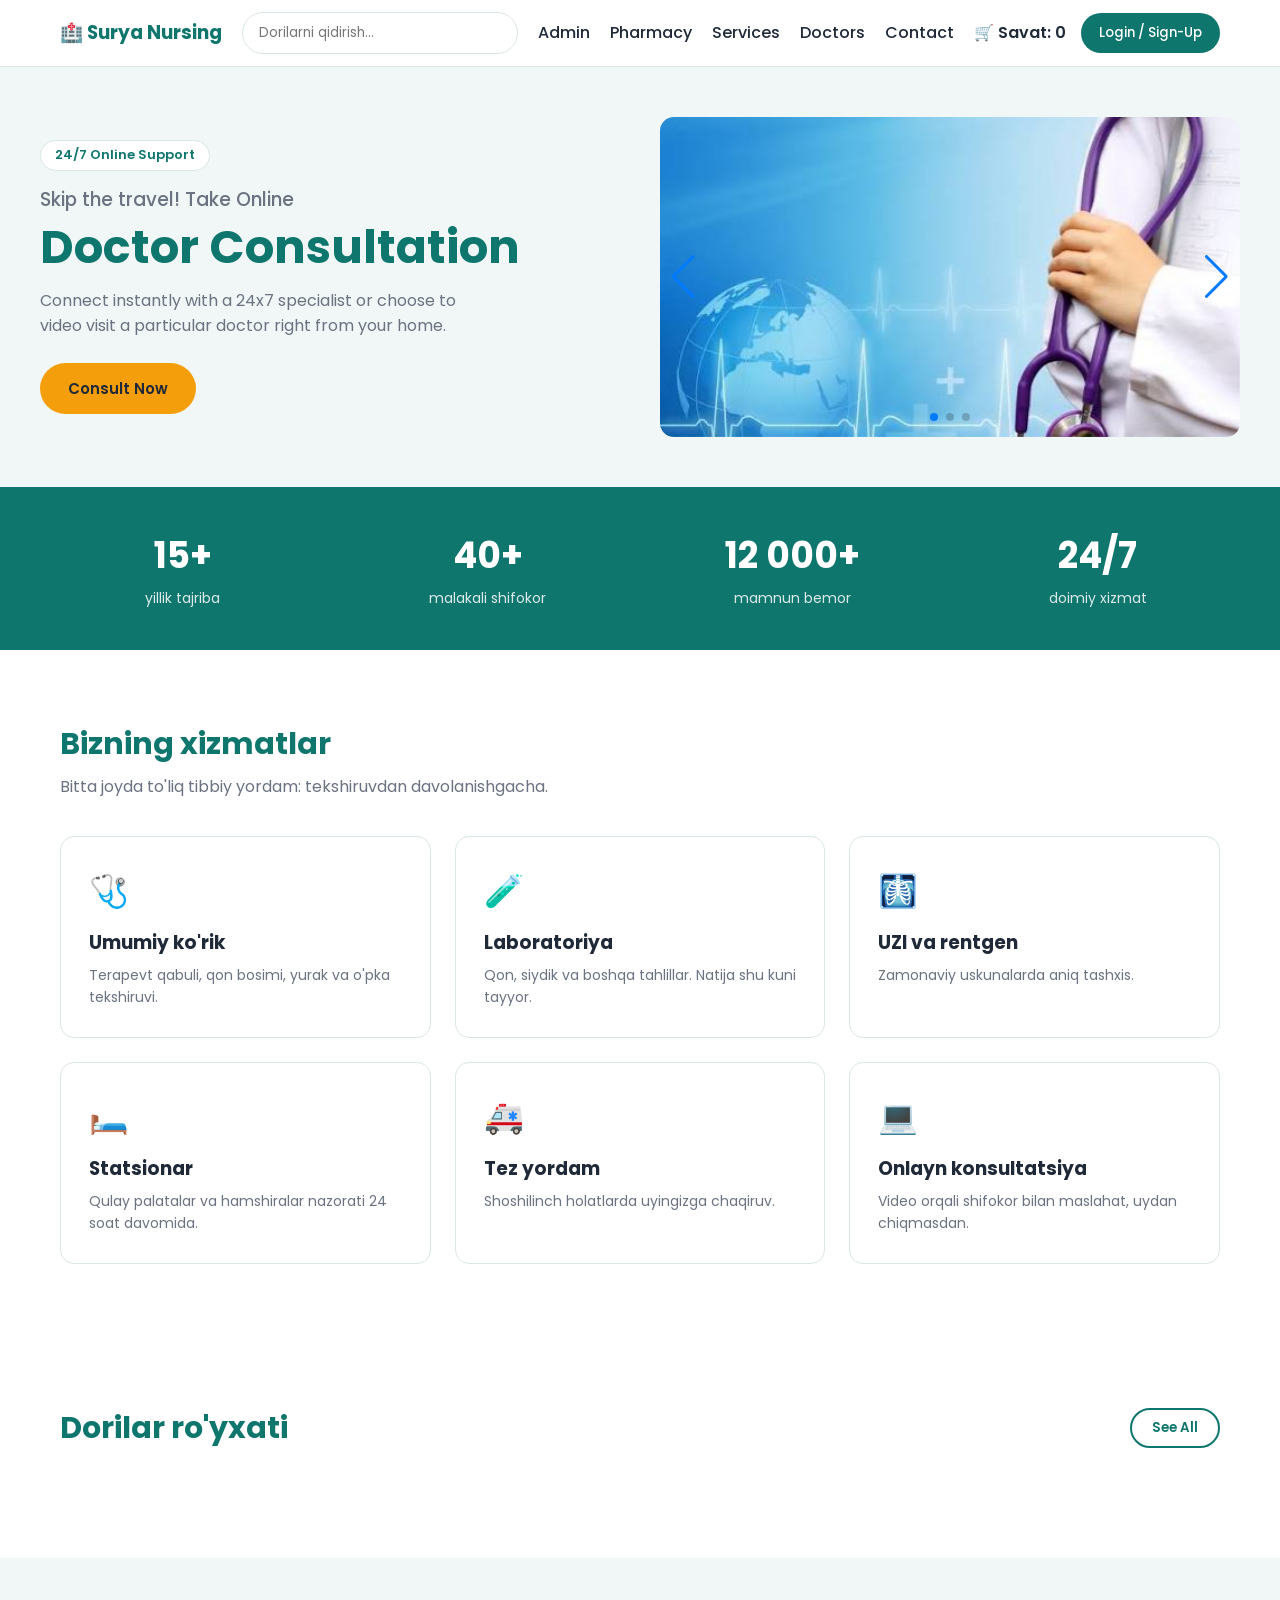
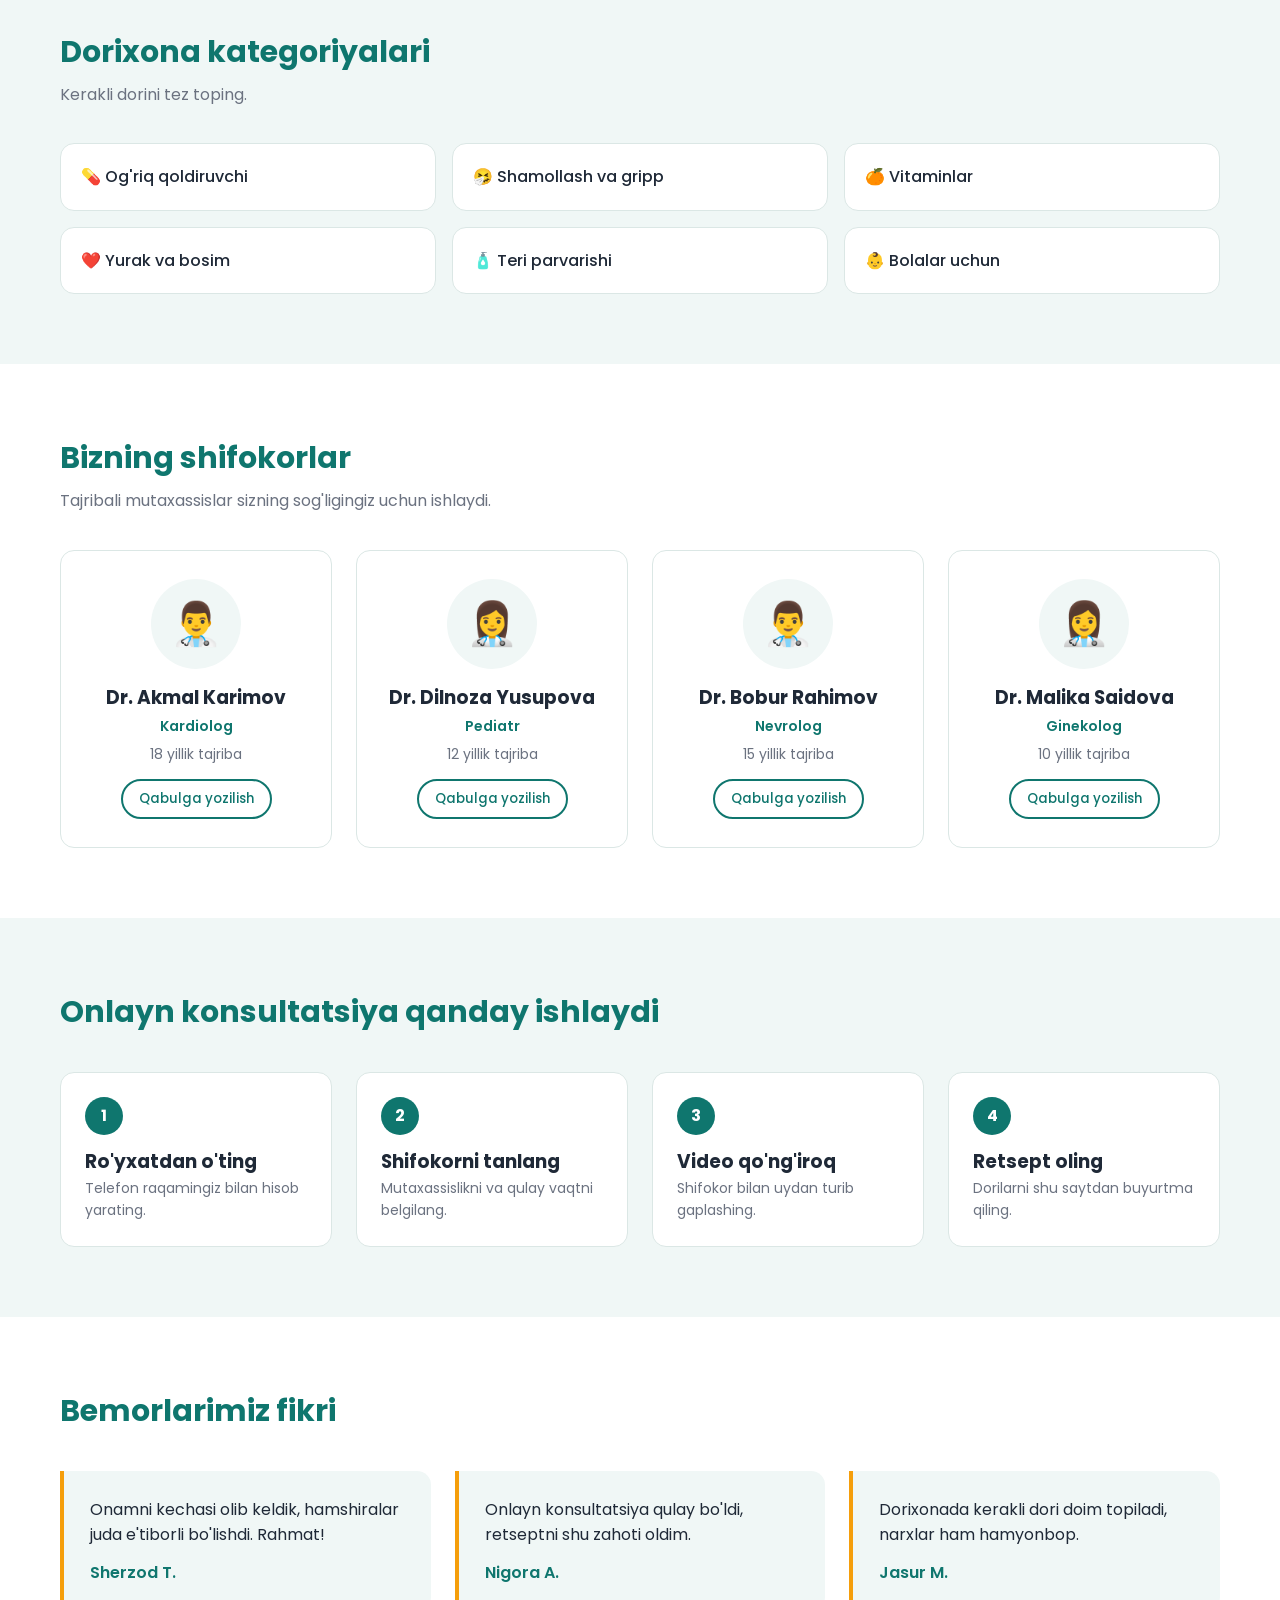
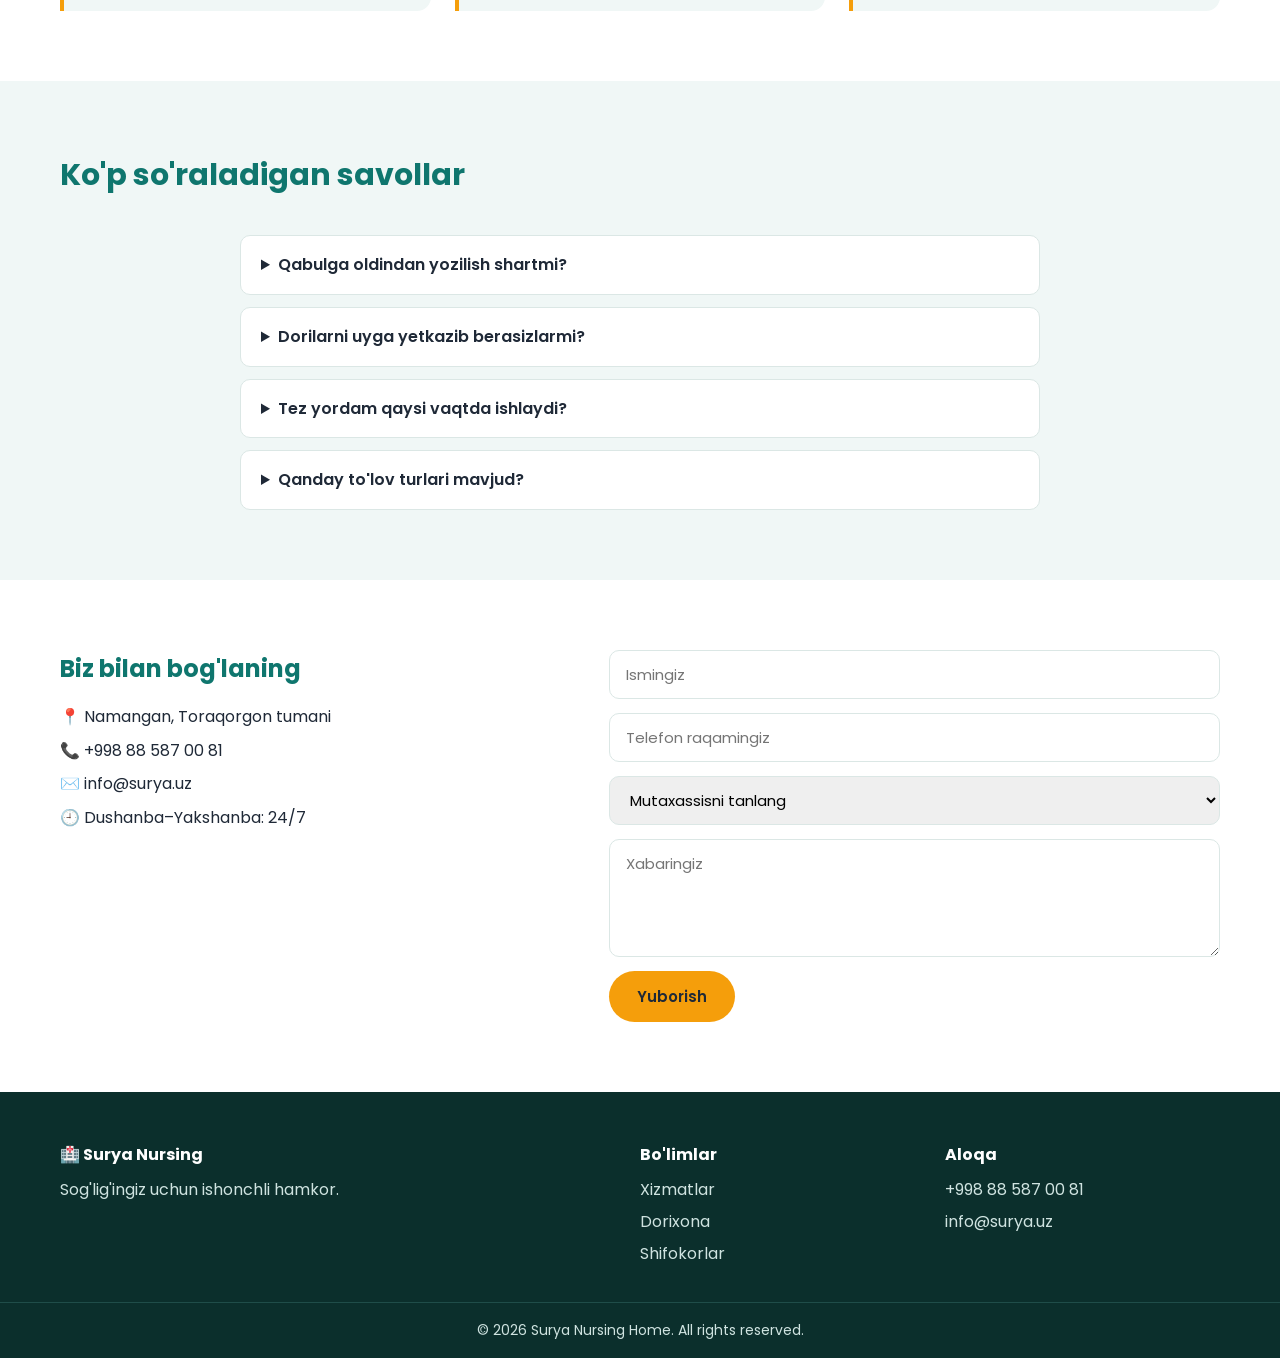
==== index.html @ cb6d34e6 "first commit" ====
<!doctype html>
<html lang="eng">
  <head>
    <meta charset="UTF-8" />
    <meta name="viewport" content="width=device-width, initial-scale=1.0" />
    <title>Surya Nursing Home & Pharmacy</title>
    <link rel="stylesheet" href="style.css" />
    <link rel="stylesheet" href="https://cdn.jsdelivr.net/npm/swiper@11/swiper-bundle.min.css" />
    <link href="https://fonts.googleapis.com/css2?family=Poppins:wght@300;400;500;600;700&display=swap" rel="stylesheet" />
  </head>
  <body>
    <div class="welcome-banner" id="welcomeBanner"></div>

    <!-- Header -->
    <header class="main-header">
      <div class="navbar-container">
        <h3 class="logo">🏥 Surya Nursing</h3>
        <input type="text" class="search-box" placeholder="Dorilarni qidirish..." />
        <nav class="header-nav">
          <ul>
            <li><a href="admin.html">Admin</a></li>
            <li><a href="#pharmacy">Pharmacy</a></li>
            <li><a href="#services">Services</a></li>
            <li><a href="#doctors">Doctors</a></li>
            <li><a href="#contact">Contact</a></li>
          </ul>
        </nav>
        <div class="header-actions">
          <div class="cart-info">🛒 Savat: <span id="cartCount">0</span></div>
          <button class="btn-login">Login / Sign-Up</button>
        </div>
      </div>
    </header>

    <!-- Hero -->
    <section class="hero-section">
      <div class="hero-content">
        <div class="header-doctor">
          <div class="header-consalt">
            <span class="badge">24/7 Online Support</span>
            <h3>Skip the travel! Take Online</h3>
            <h1>Doctor Consultation</h1>
            <p>
              Connect instantly with a 24x7 specialist or choose to video visit
              a particular doctor right from your home.
            </p>
            <button class="btn-consult">Consult Now</button>
          </div>
        </div>

        <div class="swiper mySwiper">
          <div class="swiper-wrapper">
            <div class="swiper-slide"><img src="./assets/swipper1.png" alt="banner 1" loading="lazy" /></div>
            <div class="swiper-slide"><img src="./assets/swipper2.png" alt="banner 2" loading="lazy" /></div>
            <div class="swiper-slide"><img src="./assets/swipper3.png" alt="banner 3" loading="lazy" /></div>
          </div>
          <div class="swiper-button-next"></div>
          <div class="swiper-button-prev"></div>
          <div class="swiper-pagination"></div>
        </div>
      </div>
    </section>

    <!-- Statistika -->
    <section class="stats-section">
      <div class="stats-grid">
        <div class="stat"><strong>15+</strong><span>yillik tajriba</span></div>
        <div class="stat"><strong>40+</strong><span>malakali shifokor</span></div>
        <div class="stat"><strong>12 000+</strong><span>mamnun bemor</span></div>
        <div class="stat"><strong>24/7</strong><span>doimiy xizmat</span></div>
      </div>
    </section>

    <!-- Xizmatlar -->
    <section class="section" id="services">
      <div class="section-head">
        <h2>Bizning xizmatlar</h2>
        <p>Bitta joyda to'liq tibbiy yordam: tekshiruvdan davolanishgacha.</p>
      </div>
      <div class="services-grid">
        <article class="service-card">
          <div class="service-icon">🩺</div>
          <h3>Umumiy ko'rik</h3>
          <p>Terapevt qabuli, qon bosimi, yurak va o'pka tekshiruvi.</p>
        </article>
        <article class="service-card">
          <div class="service-icon">🧪</div>
          <h3>Laboratoriya</h3>
          <p>Qon, siydik va boshqa tahlillar. Natija shu kuni tayyor.</p>
        </article>
        <article class="service-card">
          <div class="service-icon">🩻</div>
          <h3>UZI va rentgen</h3>
          <p>Zamonaviy uskunalarda aniq tashxis.</p>
        </article>
        <article class="service-card">
          <div class="service-icon">🛏️</div>
          <h3>Statsionar</h3>
          <p>Qulay palatalar va hamshiralar nazorati 24 soat davomida.</p>
        </article>
        <article class="service-card">
          <div class="service-icon">🚑</div>
          <h3>Tez yordam</h3>
          <p>Shoshilinch holatlarda uyingizga chaqiruv.</p>
        </article>
        <article class="service-card">
          <div class="service-icon">💻</div>
          <h3>Onlayn konsultatsiya</h3>
          <p>Video orqali shifokor bilan maslahat, uydan chiqmasdan.</p>
        </article>
      </div>
    </section>

    <!-- PHARMACY (existing medicines) -->
    <section class="medicine-section" id="pharmacy">
      <div class="section-head row">
        <h2>Dorilar ro'yxati</h2>
        <button class="seeAll">See All</button>
      </div>
      <div class="medicine-container" id="medicineContainer"></div>
    </section>

    <!-- Catarogiyalar -->
    <section class="section alt">
      <div class="section-head">
        <h2>Dorixona kategoriyalari</h2>
        <p>Kerakli dorini tez toping.</p>
      </div>
      <div class="category-grid">
        <a href="#pharmacy" class="category">💊 Og'riq qoldiruvchi</a>
        <a href="#pharmacy" class="category">🤧 Shamollash va gripp</a>
        <a href="#pharmacy" class="category">🍊 Vitaminlar</a>
        <a href="#pharmacy" class="category">❤️ Yurak va bosim</a>
        <a href="#pharmacy" class="category">🧴 Teri parvarishi</a>
        <a href="#pharmacy" class="category">👶 Bolalar uchun</a>
      </div>
    </section>

    <!-- DOCTORS -->
    <section class="section" id="doctors">
      <div class="section-head">
        <h2>Bizning shifokorlar</h2>
        <p>Tajribali mutaxassislar sizning sog'ligingiz uchun ishlaydi.</p>
      </div>
      <div class="doctors-grid">
        <article class="doctor-card">
          <div class="avatar">👨‍⚕️</div>
          <h3>Dr. Akmal Karimov</h3>
          <span class="spec">Kardiolog</span>
          <p>18 yillik tajriba</p>
          <button class="btn-outline">Qabulga yozilish</button>
        </article>
        <article class="doctor-card">
          <div class="avatar">👩‍⚕️</div>
          <h3>Dr. Dilnoza Yusupova</h3>
          <span class="spec">Pediatr</span>
          <p>12 yillik tajriba</p>
          <button class="btn-outline">Qabulga yozilish</button>
        </article>
        <article class="doctor-card">
          <div class="avatar">👨‍⚕️</div>
          <h3>Dr. Bobur Rahimov</h3>
          <span class="spec">Nevrolog</span>
          <p>15 yillik tajriba</p>
          <button class="btn-outline">Qabulga yozilish</button>
        </article>
        <article class="doctor-card">
          <div class="avatar">👩‍⚕️</div>
          <h3>Dr. Malika Saidova</h3>
          <span class="spec">Ginekolog</span>
          <p>10 yillik tajriba</p>
          <button class="btn-outline">Qabulga yozilish</button>
        </article>
      </div>
    </section>

    <!-- Royxatdan otish -->
    <section class="section alt">
      <div class="section-head">
        <h2>Onlayn konsultatsiya qanday ishlaydi</h2>
      </div>
      <ol class="steps">
        <li><h3>Ro'yxatdan o'ting</h3><p>Telefon raqamingiz bilan hisob yarating.</p></li>
        <li><h3>Shifokorni tanlang</h3><p>Mutaxassislikni va qulay vaqtni belgilang.</p></li>
        <li><h3>Video qo'ng'iroq</h3><p>Shifokor bilan uydan turib gaplashing.</p></li>
        <li><h3>Retsept oling</h3><p>Dorilarni shu saytdan buyurtma qiling.</p></li>
      </ol>
    </section>

    <!-- Fikrlar -->
    <section class="section">
      <div class="section-head">
        <h2>Bemorlarimiz fikri</h2>
      </div>
      <div class="reviews-grid">
        <blockquote class="review">
          <p>Onamni kechasi olib keldik, hamshiralar juda e'tiborli bo'lishdi. Rahmat!</p>
          <footer>Sherzod T.</footer>
        </blockquote>
        <blockquote class="review">
          <p>Onlayn konsultatsiya qulay bo'ldi, retseptni shu zahoti oldim.</p>
          <footer>Nigora A.</footer>
        </blockquote>
        <blockquote class="review">
          <p>Dorixonada kerakli dori doim topiladi, narxlar ham hamyonbop.</p>
          <footer>Jasur M.</footer>
        </blockquote>
      </div>
    </section>

    <!-- Savolla va JAvablar -->
    <section class="section alt">
      <div class="section-head">
        <h2>Ko'p so'raladigan savollar</h2>
      </div>
      <div class="faq">
        <details>
          <summary>Qabulga oldindan yozilish shartmi?</summary>
          <p>Shart emas, lekin navbatsiz qabul uchun oldindan yozilishni tavsiya qilamiz.</p>
        </details>
        <details>
          <summary>Dorilarni uyga yetkazib berasizlarmi?</summary>
          <p>Ha, shahar ichida buyurtma berilgan kuni yetkazib beramiz.</p>
        </details>
        <details>
          <summary>Tez yordam qaysi vaqtda ishlaydi?</summary>
          <p>Kecha-kunduz, dam olish va bayram kunlarida ham.</p>
        </details>
        <details>
          <summary>Qanday to'lov turlari mavjud?</summary>
          <p>Naqd pul, bank kartasi va mobil to'lov ilovalari.</p>
        </details>
      </div>
    </section>

    <!-- CONTACT -->
    <section class="section" id="contact">
      <div class="contact-wrap">
        <div class="contact-info">
          <h2>Biz bilan bog'laning</h2>
          <p>📍 Namangan, Toraqorgon tumani</p>
          <p>📞 +998 88 587 00 81</p>
          <p>✉️ info@surya.uz</p>
          <p>🕘 Dushanba–Yakshanba: 24/7</p>
        </div>
        <form class="contact-form" onsubmit="event.preventDefault(); alert('Rahmat! Tez orada siz bilan bog\'lanamiz.');">
          <input type="text" placeholder="Ismingiz" required />
          <input type="tel" placeholder="Telefon raqamingiz" required />
          <select required>
            <option value="">Mutaxassisni tanlang</option>
            <option>Kardiolog</option>
            <option>Pediatr</option>
            <option>Nevrolog</option>
            <option>Ginekolog</option>
          </select>
          <textarea rows="4" placeholder="Xabaringiz"></textarea>
          <button type="submit" class="btn-consult">Yuborish</button>
        </form>
      </div>
    </section>

    <!-- FOOTER -->
    <footer class="site-footer">
      <div class="footer-grid">
        <div>
          <h4>🏥 Surya Nursing</h4>
          <p>Sog'lig'ingiz uchun ishonchli hamkor.</p>
        </div>
        <div>
          <h4>Bo'limlar</h4>
          <a href="#services">Xizmatlar</a>
          <a href="#pharmacy">Dorixona</a>
          <a href="#doctors">Shifokorlar</a>
        </div>
        <div>
          <h4>Aloqa</h4>
          <a href="tel:+998885870081"><p>+998 88 587 00 81</p></a>
          <p>info@surya.uz</p>
        </div>
      </div>
      <div class="footer-bottom">&copy; 2026 Surya Nursing Home. All rights reserved.</div>
    </footer>

    <script src="https://cdn.jsdelivr.net/npm/swiper@11/swiper-bundle.min.js"></script>
    <script src="./app.js"></script>
  </body>
</html>
---- style.css ----
/* ===== UMUMIY ===== */
* {
  box-sizing: border-box;
  margin: 0;
  padding: 0;
}

html {
  scroll-behavior: smooth;
}

body {
  font-family: "Poppins", sans-serif;
  color: #1f2937;
  background: #ffffff;
  line-height: 1.6;
}

a {
  color: inherit;
  text-decoration: none;
}

ul,
ol {
  list-style: none;
}

img {
  max-width: 100%;
  display: block;
}

/* ===== BO'LIM SARLAVHALARI ===== */
.section {
  max-width: 1200px;
  margin: 0 auto;
  padding: 70px 20px;
}

.section.alt {
  max-width: none;
  background: #f0f7f6;
}

.section.alt > * {
  max-width: 1160px;
  margin-left: auto;
  margin-right: auto;
}

.section-head {
  margin-bottom: 36px;
}

.section-head h2 {
  font-size: 30px;
  color: #0f766e;
}

.section-head p {
  color: #6b7280;
  margin-top: 6px;
}

.section-head.row {
  display: flex;
  justify-content: space-between;
  align-items: center;
}

/* ===== KIRISH XABARI ===== */
.welcome-banner:empty {
  display: none;
}

.welcome-banner {
  background: #0f766e;
  color: #ffffff;
  text-align: center;
  padding: 8px 16px;
  font-size: 14px;
}

/* ===== HEADER ===== */
.main-header {
  position: sticky;
  top: 0;
  z-index: 100;
  background: #ffffff;
  border-bottom: 1px solid #dbe7e5;
}

.navbar-container {
  max-width: 1200px;
  margin: 0 auto;
  padding: 12px 20px;
  display: flex;
  align-items: center;
  gap: 20px;
  flex-wrap: wrap;
}

.logo {
  color: #0f766e;
  font-weight: 700;
}

.search-box {
  flex: 1;
  min-width: 160px;
  padding: 10px 16px;
  border: 1px solid #dbe7e5;
  border-radius: 999px;
  font-family: inherit;
}

.header-nav ul {
  display: flex;
  gap: 20px;
}

.header-nav a {
  font-weight: 500;
}

.header-nav a:hover {
  color: #0f766e;
}

.header-actions {
  display: flex;
  align-items: center;
  gap: 15px;
}

.cart-info {
  font-weight: 600;
  cursor: pointer;
}

.btn-login {
  background: #0f766e;
  color: #ffffff;
  border: 0;
  padding: 10px 18px;
  border-radius: 999px;
  font-family: inherit;
  font-weight: 500;
  cursor: pointer;
}

.btn-login:hover {
  background: #0b5a54;
}

/* ===== HERO ===== */
.hero-section {
  background: #f0f7f6;
  padding: 50px 20px;
}

.hero-content {
  max-width: 1200px;
  margin: 0 auto;
  display: grid;
  grid-template-columns: 1fr 1fr;
  gap: 40px;
  align-items: center;
}

.badge {
  display: inline-block;
  background: #ffffff;
  color: #0f766e;
  border: 1px solid #dbe7e5;
  padding: 4px 14px;
  border-radius: 999px;
  font-size: 13px;
  font-weight: 600;
  margin-bottom: 14px;
}

.header-consalt h3 {
  font-weight: 500;
  color: #6b7280;
}

.header-consalt h1 {
  font-size: 46px;
  line-height: 1.15;
  margin: 6px 0 14px;
  color: #0f766e;
}

.header-consalt p {
  max-width: 460px;
  color: #6b7280;
  margin-bottom: 24px;
}

.btn-consult {
  background: #f59e0b;
  color: #1f2937;
  border: 0;
  padding: 14px 28px;
  border-radius: 999px;
  font-family: inherit;
  font-weight: 600;
  font-size: 15px;
  cursor: pointer;
  transition: transform 0.2s;
}

.btn-consult:hover {
  transform: translateY(-2px);
}

/* ===== SLAYDER ===== */
.mySwiper {
  width: 100%;
  border-radius: 14px;
  overflow: hidden;
}

.mySwiper img {
  width: 100%;
  height: 320px;
  object-fit: cover;
}

/* ===== STATISTIKA ===== */
.stats-section {
  background: #0f766e;
  color: #ffffff;
  padding: 40px 20px;
}

.stats-grid {
  max-width: 1200px;
  margin: 0 auto;
  display: grid;
  grid-template-columns: repeat(4, 1fr);
  gap: 20px;
  text-align: center;
}

.stat strong {
  display: block;
  font-size: 36px;
}

.stat span {
  font-size: 14px;
  opacity: 0.85;
}

/* ===== XIZMATLAR ===== */
.services-grid {
  display: grid;
  grid-template-columns: repeat(3, 1fr);
  gap: 24px;
}

.service-card {
  background: #ffffff;
  border: 1px solid #dbe7e5;
  border-radius: 14px;
  padding: 28px;
  transition: border-color 0.2s;
}

.service-card:hover {
  border-color: #0f766e;
}

.service-icon {
  font-size: 32px;
  margin-bottom: 12px;
}

.service-card h3 {
  margin-bottom: 6px;
}

.service-card p {
  color: #6b7280;
  font-size: 14px;
}

/* ===== DORILAR ===== */
.medicine-section {
  max-width: 1200px;
  margin: 0 auto;
  padding: 70px 20px;
}

.seeAll {
  background: transparent;
  border: 2px solid #0f766e;
  color: #0f766e;
  padding: 8px 20px;
  border-radius: 999px;
  font-family: inherit;
  font-weight: 600;
  cursor: pointer;
}

.seeAll:hover {
  background: #0f766e;
  color: #ffffff;
}

.medicine-container {
  display: grid;
  grid-template-columns: repeat(auto-fill, minmax(240px, 1fr));
  gap: 22px;
}

/* Har bir dori kartasi */
.medicine-container > * {
  display: flex;
  flex-direction: column;
  gap: 8px;
  background: #ffffff;
  border: 1px solid #dbe7e5;
  border-radius: 14px;
  padding: 16px;
}

/* Barcha rasmlar bir xil o'lchamda */
.medicine-container img {
  width: 100%;
  height: 190px;
  object-fit: cover;
  border-radius: 10px;
}

.medicine-container h3 {
  font-size: 18px;
  line-height: 1.3;
}

.medicine-container p {
  color: #6b7280;
}

/* Tugmalar */
.medicine-container button {
  background: #0f766e;
  color: #ffffff;
  border: 0;
  padding: 10px 14px;
  border-radius: 8px;
  font-family: inherit;
  font-size: 15px;
  cursor: pointer;
}

.medicine-container button:hover {
  background: #0b5a54;
}

/* Birinchi tugma kartaning pastiga tushadi,
   shunda barcha kartalarda tugmalar bir tekis turadi */
.medicine-container button:first-of-type {
  margin-top: auto;
}

/* ===== KATEGORIYALAR ===== */
.category-grid {
  display: grid;
  grid-template-columns: repeat(3, 1fr);
  gap: 16px;
}

.category {
  background: #ffffff;
  border: 1px solid #dbe7e5;
  border-radius: 14px;
  padding: 20px;
  font-weight: 500;
  transition: background 0.2s, color 0.2s;
}

.category:hover {
  background: #0f766e;
  color: #ffffff;
}

/* ===== SHIFOKORLAR ===== */
.doctors-grid {
  display: grid;
  grid-template-columns: repeat(4, 1fr);
  gap: 24px;
}

.doctor-card {
  background: #ffffff;
  border: 1px solid #dbe7e5;
  border-radius: 14px;
  padding: 28px 20px;
  text-align: center;
}

.avatar {
  width: 90px;
  height: 90px;
  margin: 0 auto 14px;
  border-radius: 50%;
  background: #f0f7f6;
  display: grid;
  place-items: center;
  font-size: 42px;
}

.spec {
  color: #0f766e;
  font-weight: 600;
  font-size: 14px;
}

.doctor-card p {
  color: #6b7280;
  font-size: 14px;
  margin: 4px 0 14px;
}

.btn-outline {
  background: transparent;
  border: 2px solid #0f766e;
  color: #0f766e;
  padding: 8px 16px;
  border-radius: 999px;
  font-family: inherit;
  font-weight: 500;
  cursor: pointer;
}

.btn-outline:hover {
  background: #0f766e;
  color: #ffffff;
}

/* ===== QADAMLAR ===== */
.steps {
  display: grid;
  grid-template-columns: repeat(4, 1fr);
  gap: 24px;
  counter-reset: step;
}

.steps li {
  counter-increment: step;
  background: #ffffff;
  border: 1px solid #dbe7e5;
  border-radius: 14px;
  padding: 24px;
}

.steps li::before {
  content: counter(step);
  display: grid;
  place-items: center;
  width: 38px;
  height: 38px;
  border-radius: 50%;
  background: #0f766e;
  color: #ffffff;
  font-weight: 700;
  margin-bottom: 12px;
}

.steps p {
  color: #6b7280;
  font-size: 14px;
}

/* ===== SHARHLAR ===== */
.reviews-grid {
  display: grid;
  grid-template-columns: repeat(3, 1fr);
  gap: 24px;
}

.review {
  background: #f0f7f6;
  border-left: 4px solid #f59e0b;
  border-radius: 0 14px 14px 0;
  padding: 26px;
}

.review footer {
  margin-top: 12px;
  font-weight: 600;
  color: #0f766e;
}

/* ===== SAVOL-JAVOB ===== */
.faq {
  display: grid;
  gap: 12px;
  max-width: 800px !important;
}

.faq details {
  background: #ffffff;
  border: 1px solid #dbe7e5;
  border-radius: 10px;
  padding: 16px 20px;
}

.faq summary {
  cursor: pointer;
  font-weight: 600;
}

.faq p {
  color: #6b7280;
  margin-top: 8px;
}

/* ===== BOG'LANISH ===== */
.contact-wrap {
  display: grid;
  grid-template-columns: 1fr 1.2fr;
  gap: 40px;
  align-items: start;
}

.contact-info h2 {
  color: #0f766e;
  margin-bottom: 16px;
}

.contact-info p {
  margin-bottom: 8px;
}

.contact-form {
  display: grid;
  gap: 14px;
}

.contact-form input,
.contact-form select,
.contact-form textarea {
  padding: 12px 16px;
  border: 1px solid #dbe7e5;
  border-radius: 10px;
  font-family: inherit;
  font-size: 15px;
}

.contact-form button {
  justify-self: start;
}

/* ===== FOOTER ===== */
.site-footer {
  background: #0b2f2c;
  color: #cfe3e0;
}

.footer-grid {
  max-width: 1200px;
  margin: 0 auto;
  padding: 50px 20px 30px;
  display: grid;
  grid-template-columns: 2fr 1fr 1fr;
  gap: 30px;
}

.footer-grid h4 {
  color: #ffffff;
  margin-bottom: 10px;
}

.footer-grid a {
  display: block;
  margin-bottom: 6px;
}

.footer-grid a:hover {
  color: #f59e0b;
}

.footer-bottom {
  border-top: 1px solid #1f4d49;
  text-align: center;
  padding: 16px;
  font-size: 14px;
}

/* ===== PLANSHET ===== */
@media (max-width: 992px) {
  .hero-content {
    grid-template-columns: 1fr;
  }

  .contact-wrap {
    grid-template-columns: 1fr;
  }

  .services-grid,
  .reviews-grid,
  .category-grid,
  .doctors-grid,
  .steps {
    grid-template-columns: repeat(2, 1fr);
  }
}

/* ===== TELEFON ===== */
@media (max-width: 640px) {
  .header-nav {
    display: none;
  }

  .header-consalt h1 {
    font-size: 32px;
  }

  .stats-grid {
    grid-template-columns: repeat(2, 1fr);
  }

  .services-grid,
  .reviews-grid,
  .category-grid,
  .doctors-grid,
  .steps,
  .footer-grid {
    grid-template-columns: 1fr;
  }

  .section,
  .medicine-section {
    padding: 50px 16px;
  }
}
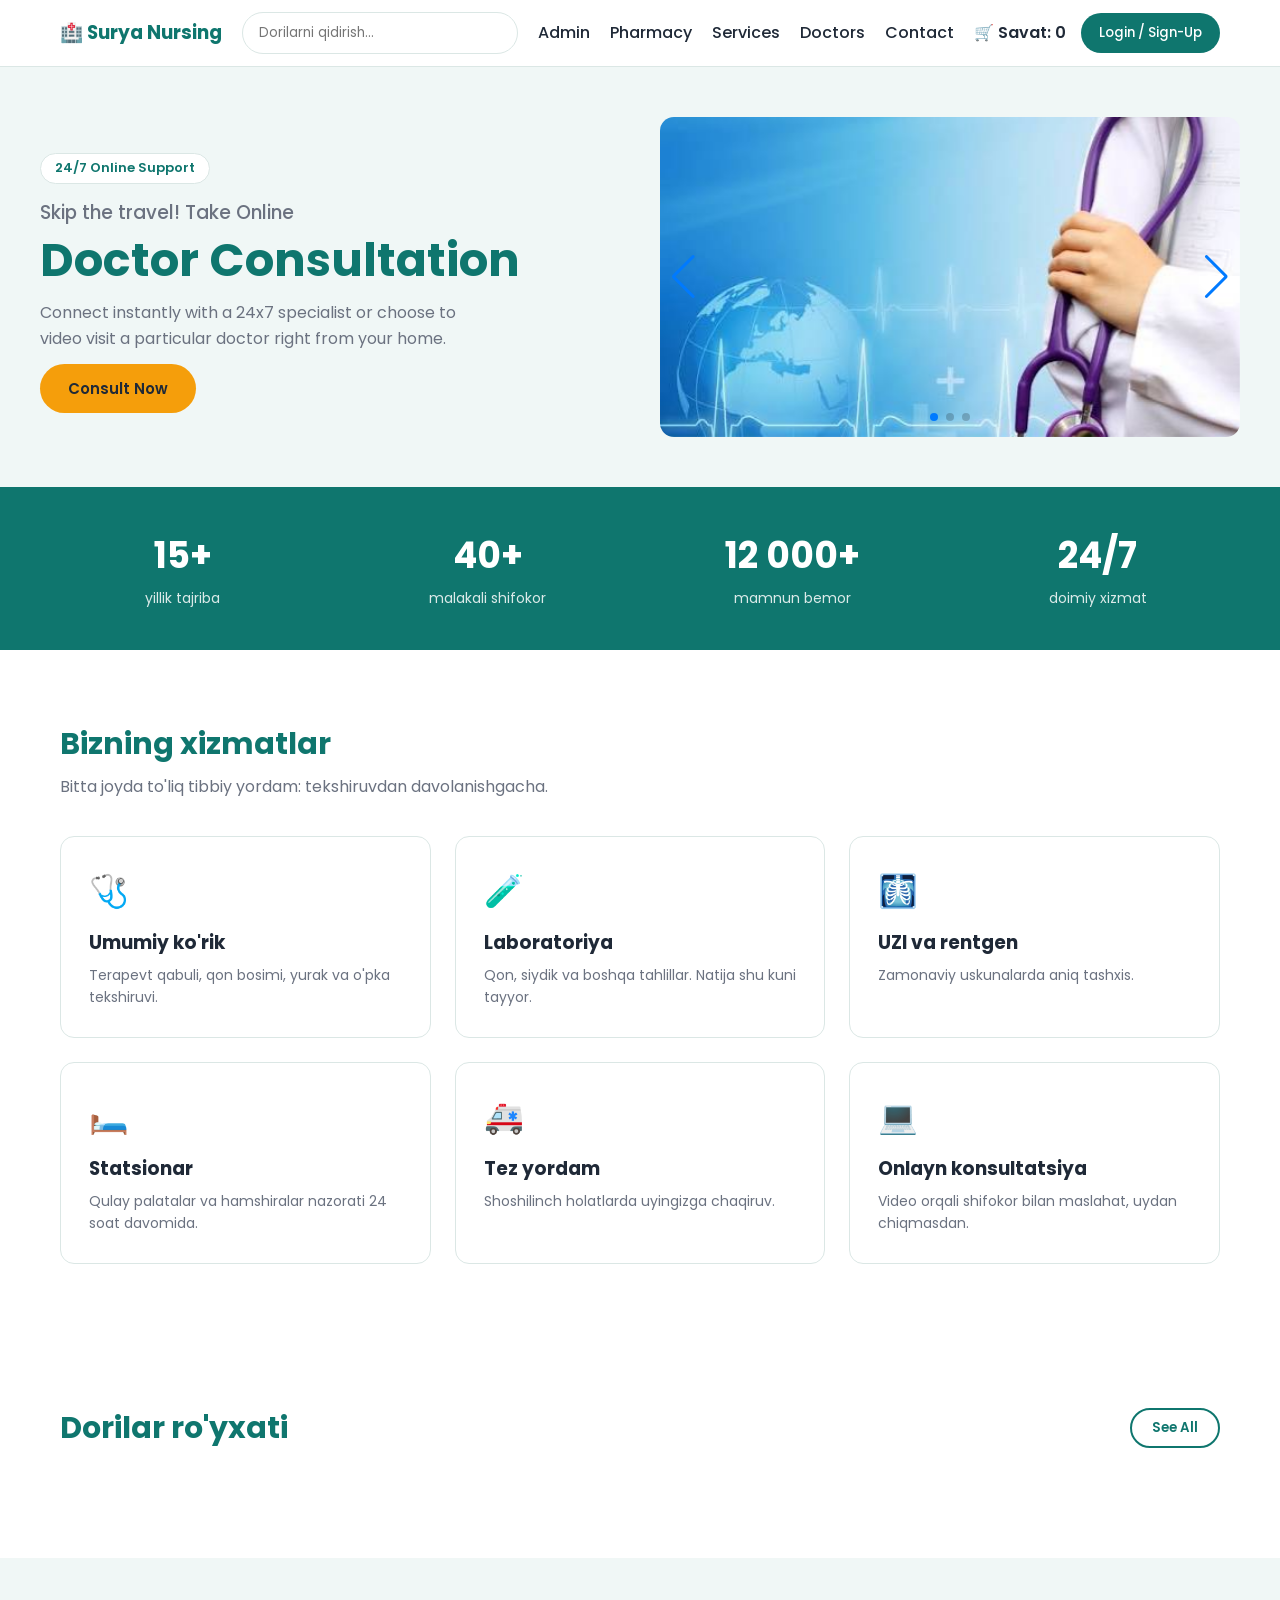
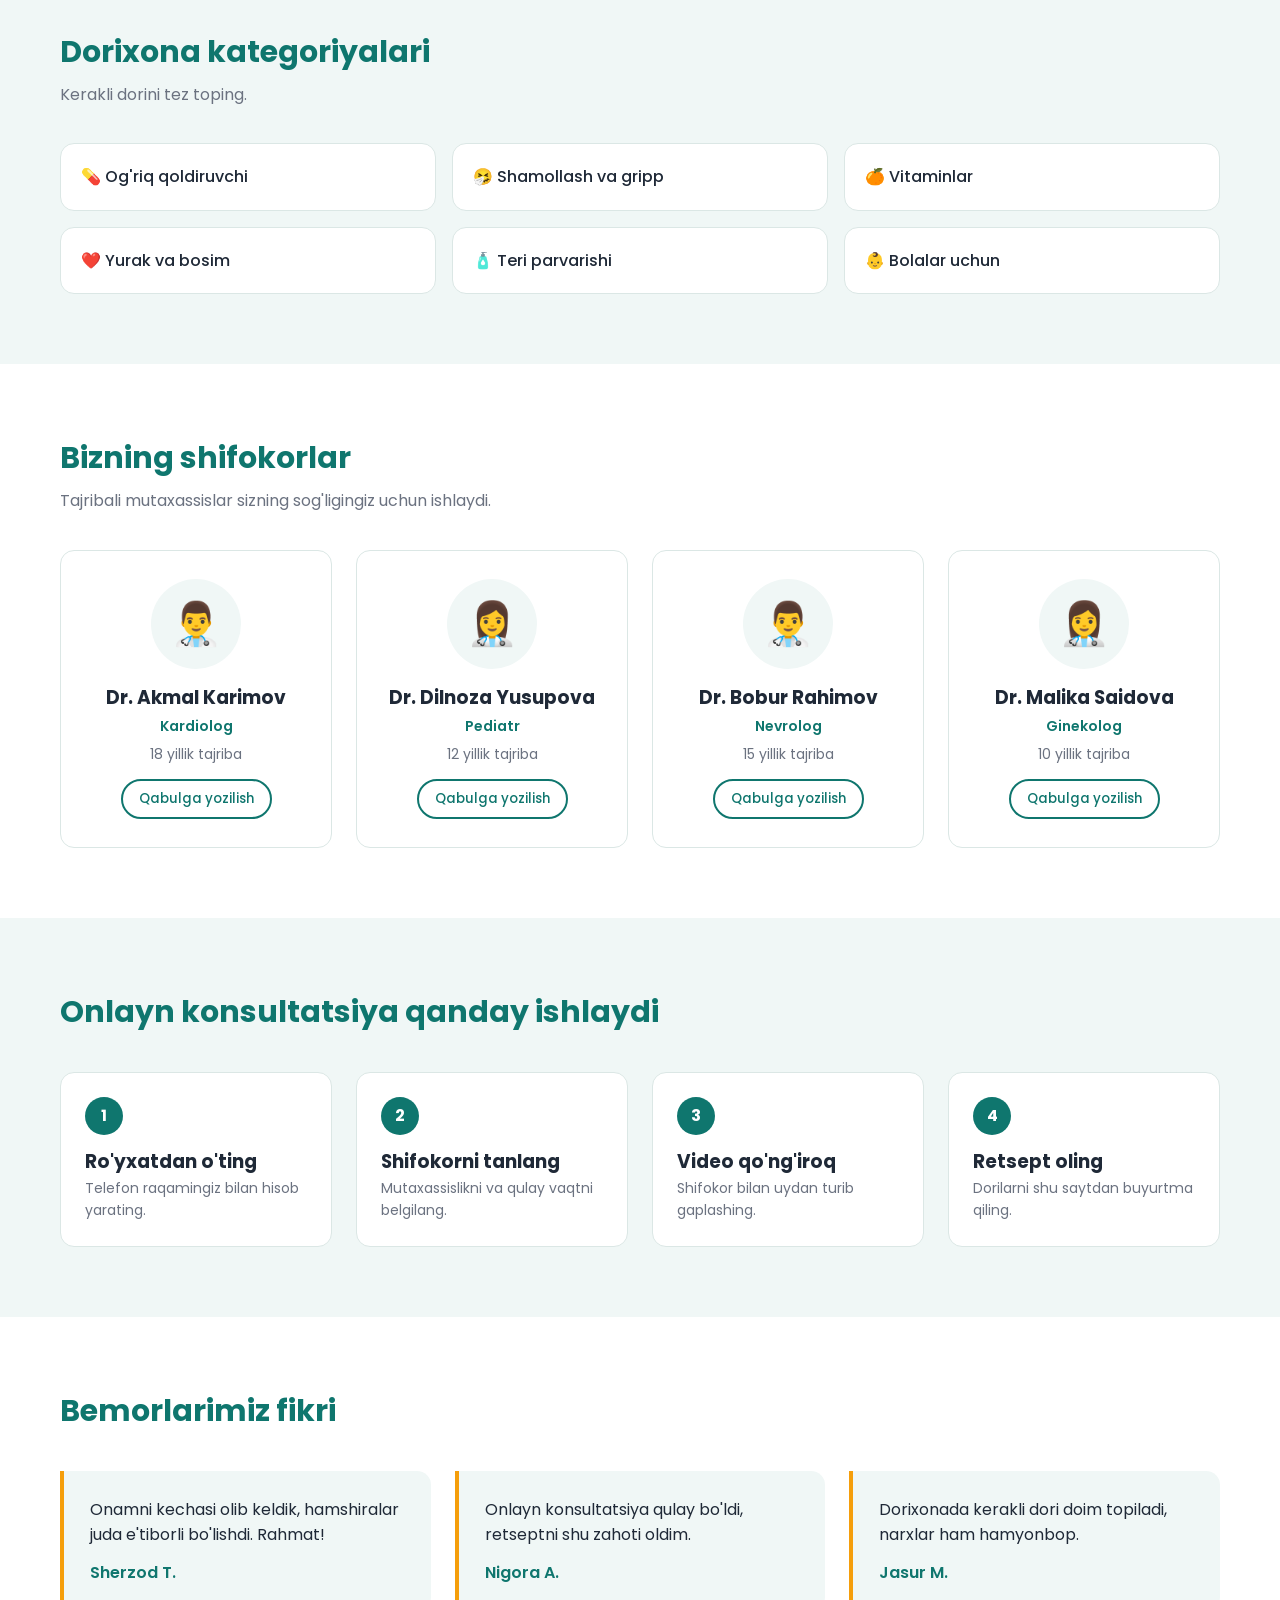
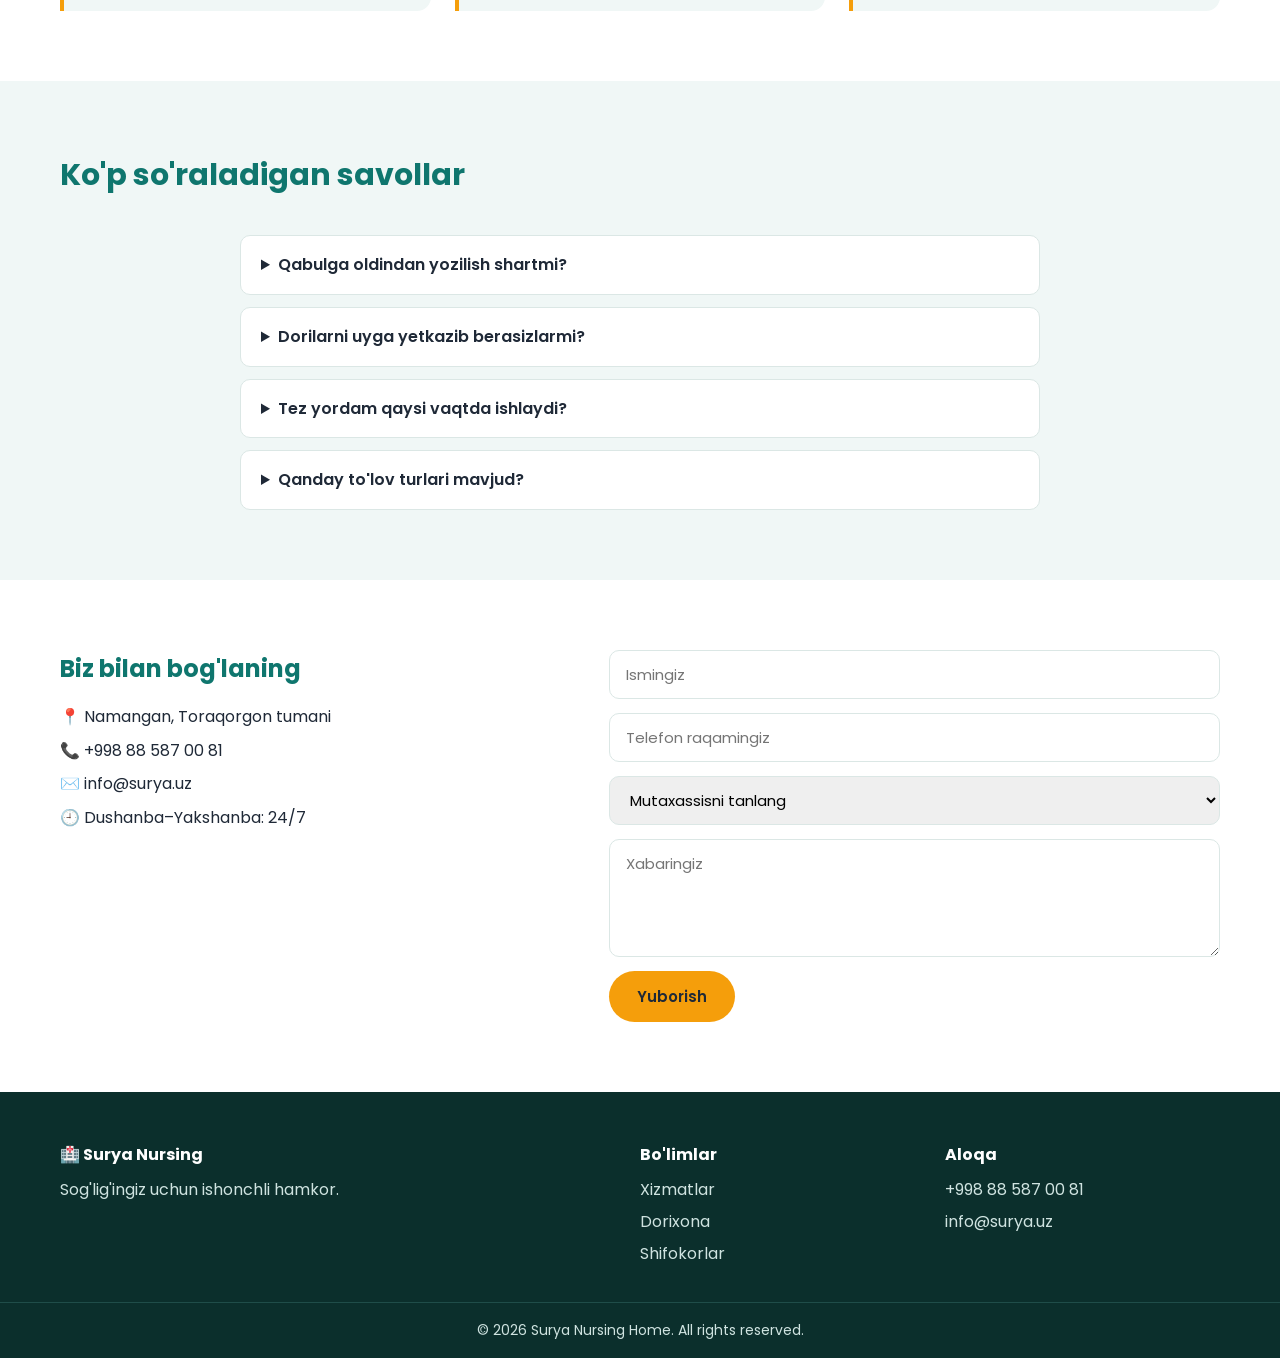
==== commit dce13d3f: "Yangilandi" ====
--- a/index.html
+++ b/index.html
@@ -44,7 +44,7 @@
               Connect instantly with a 24x7 specialist or choose to video visit
               a particular doctor right from your home.
             </p>
-            <button class="btn-consult">Consult Now</button>
+            <a href="#contact" class="btn-consult">Consult Now</a>
           </div>
         </div>
 
@@ -244,8 +244,8 @@
           <p>🕘 Dushanba–Yakshanba: 24/7</p>
         </div>
         <form class="contact-form" onsubmit="event.preventDefault(); alert('Rahmat! Tez orada siz bilan bog\'lanamiz.');">
-          <input type="text" placeholder="Ismingiz" required />
-          <input type="tel" placeholder="Telefon raqamingiz" required />
+          <input class="name" type="text" placeholder="Ismingiz" required />
+          <input class="phoneNum" type="tel" placeholder="Telefon raqamingiz" required />
           <select required>
             <option value="">Mutaxassisni tanlang</option>
             <option>Kardiolog</option>
--- a/style.css
+++ b/style.css
@@ -1,4 +1,4 @@
-/* ===== UMUMIY ===== */
+/* Umumiy */
 * {
   box-sizing: border-box;
   margin: 0;
@@ -31,7 +31,7 @@
   display: block;
 }
 
-/* ===== BO'LIM SARLAVHALARI ===== */
+/* Sarlavhalar */
 .section {
   max-width: 1200px;
   margin: 0 auto;
@@ -69,7 +69,7 @@
   align-items: center;
 }
 
-/* ===== KIRISH XABARI ===== */
+/* Xabar */
 .welcome-banner:empty {
   display: none;
 }
@@ -82,7 +82,7 @@
   font-size: 14px;
 }
 
-/* ===== HEADER ===== */
+/* Header */
 .main-header {
   position: sticky;
   top: 0;
@@ -154,7 +154,7 @@
   background: #0b5a54;
 }
 
-/* ===== HERO ===== */
+/* Hero */
 .hero-section {
   background: #f0f7f6;
   padding: 50px 20px;
@@ -216,7 +216,7 @@
   transform: translateY(-2px);
 }
 
-/* ===== SLAYDER ===== */
+/* Swiper*/
 .mySwiper {
   width: 100%;
   border-radius: 14px;
@@ -229,7 +229,7 @@
   object-fit: cover;
 }
 
-/* ===== STATISTIKA ===== */
+/* Statistika */
 .stats-section {
   background: #0f766e;
   color: #ffffff;
@@ -255,7 +255,7 @@
   opacity: 0.85;
 }
 
-/* ===== XIZMATLAR ===== */
+/* Xizmatlar */
 .services-grid {
   display: grid;
   grid-template-columns: repeat(3, 1fr);
@@ -288,7 +288,7 @@
   font-size: 14px;
 }
 
-/* ===== DORILAR ===== */
+/* Dorilar */
 .medicine-section {
   max-width: 1200px;
   margin: 0 auto;
@@ -317,7 +317,6 @@
   gap: 22px;
 }
 
-/* Har bir dori kartasi */
 .medicine-container > * {
   display: flex;
   flex-direction: column;
@@ -328,7 +327,6 @@
   padding: 16px;
 }
 
-/* Barcha rasmlar bir xil o'lchamda */
 .medicine-container img {
   width: 100%;
   height: 190px;
@@ -345,7 +343,6 @@
   color: #6b7280;
 }
 
-/* Tugmalar */
 .medicine-container button {
   background: #0f766e;
   color: #ffffff;
@@ -361,13 +358,11 @@
   background: #0b5a54;
 }
 
-/* Birinchi tugma kartaning pastiga tushadi,
-   shunda barcha kartalarda tugmalar bir tekis turadi */
 .medicine-container button:first-of-type {
   margin-top: auto;
 }
 
-/* ===== KATEGORIYALAR ===== */
+/* Kategoriyalar */
 .category-grid {
   display: grid;
   grid-template-columns: repeat(3, 1fr);
@@ -388,7 +383,7 @@
   color: #ffffff;
 }
 
-/* ===== SHIFOKORLAR ===== */
+/* Shifokorlar */
 .doctors-grid {
   display: grid;
   grid-template-columns: repeat(4, 1fr);
@@ -442,7 +437,7 @@
   color: #ffffff;
 }
 
-/* ===== QADAMLAR ===== */
+/* Qadamlar */
 .steps {
   display: grid;
   grid-template-columns: repeat(4, 1fr);
@@ -476,7 +471,7 @@
   font-size: 14px;
 }
 
-/* ===== SHARHLAR ===== */
+/* Comentlar */
 .reviews-grid {
   display: grid;
   grid-template-columns: repeat(3, 1fr);
@@ -496,7 +491,7 @@
   color: #0f766e;
 }
 
-/* ===== SAVOL-JAVOB ===== */
+/* Savol Javoblar */
 .faq {
   display: grid;
   gap: 12px;
@@ -520,7 +515,7 @@
   margin-top: 8px;
 }
 
-/* ===== BOG'LANISH ===== */
+/* Contact */
 .contact-wrap {
   display: grid;
   grid-template-columns: 1fr 1.2fr;
@@ -556,7 +551,7 @@
   justify-self: start;
 }
 
-/* ===== FOOTER ===== */
+/* Footer */
 .site-footer {
   background: #0b2f2c;
   color: #cfe3e0;
@@ -592,7 +587,7 @@
   font-size: 14px;
 }
 
-/* ===== PLANSHET ===== */
+/* Planshet */
 @media (max-width: 992px) {
   .hero-content {
     grid-template-columns: 1fr;
@@ -611,7 +606,7 @@
   }
 }
 
-/* ===== TELEFON ===== */
+/* Telefon */
 @media (max-width: 640px) {
   .header-nav {
     display: none;
